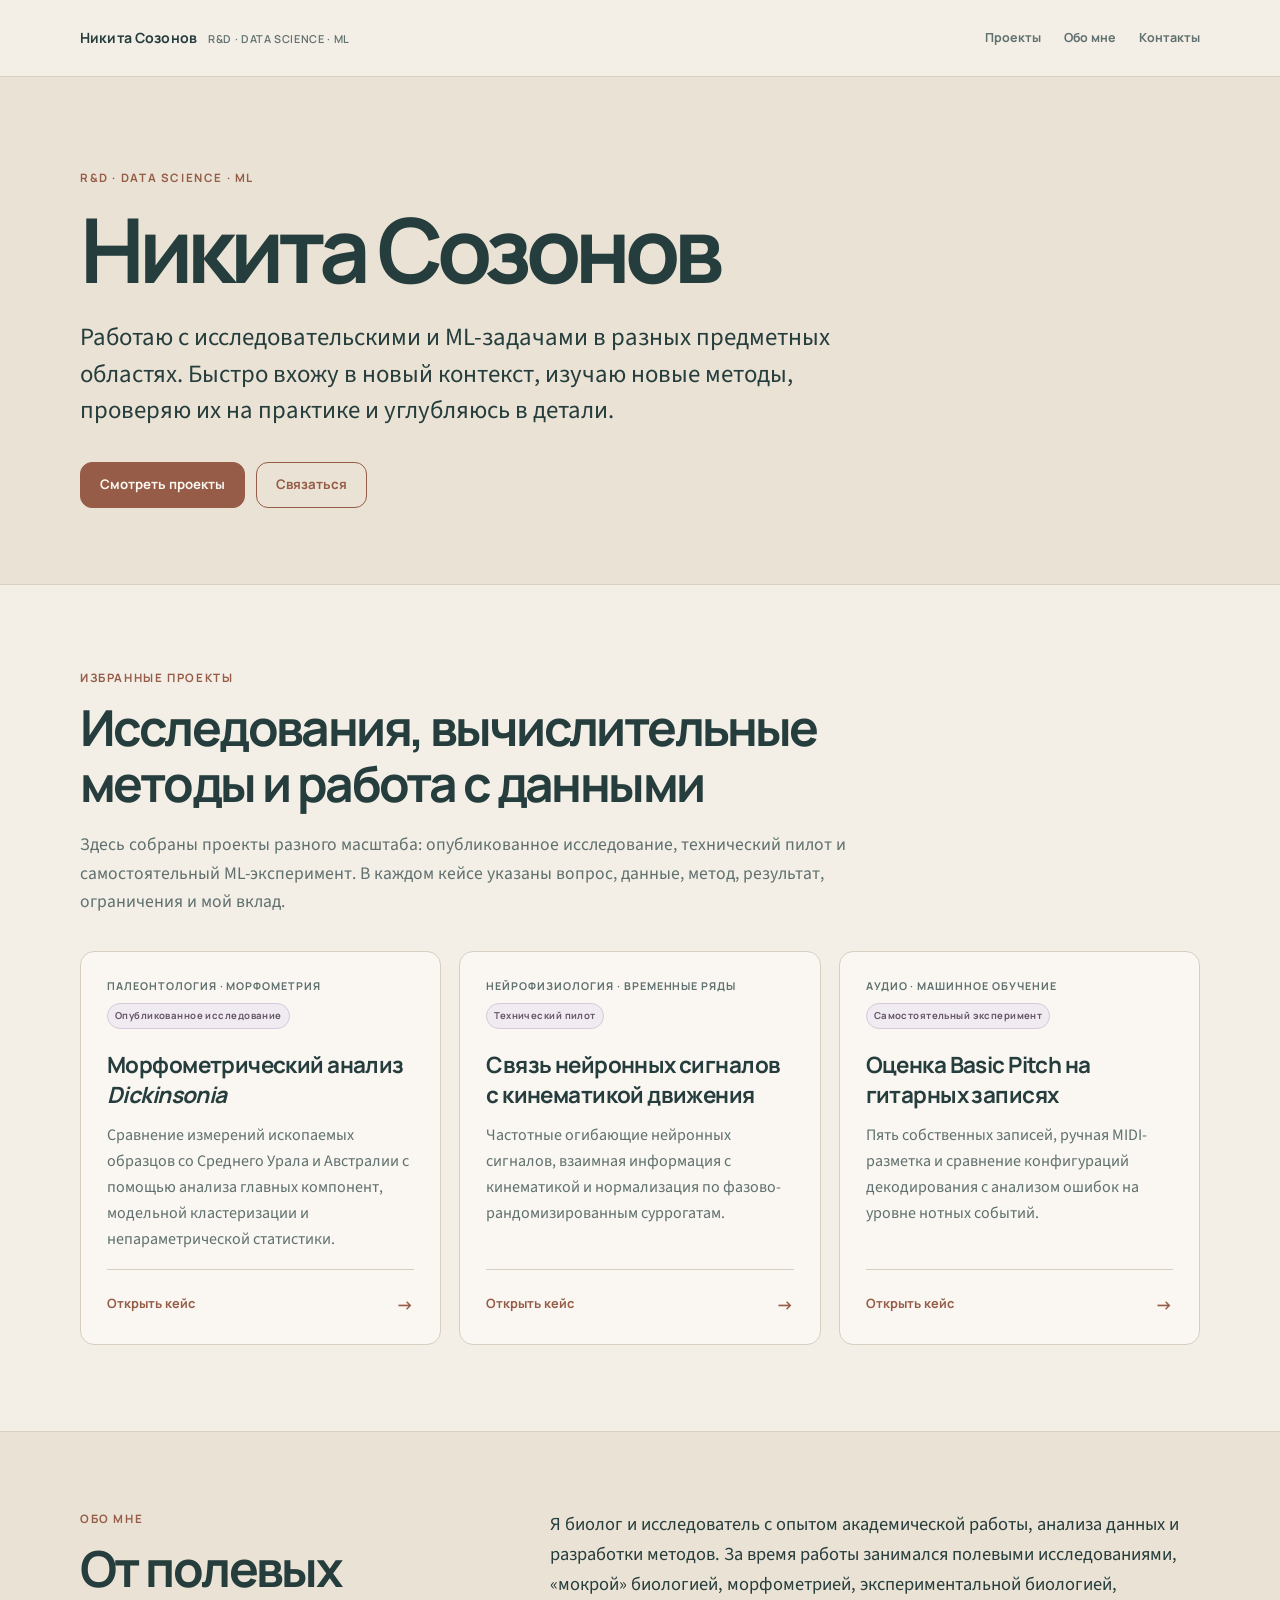
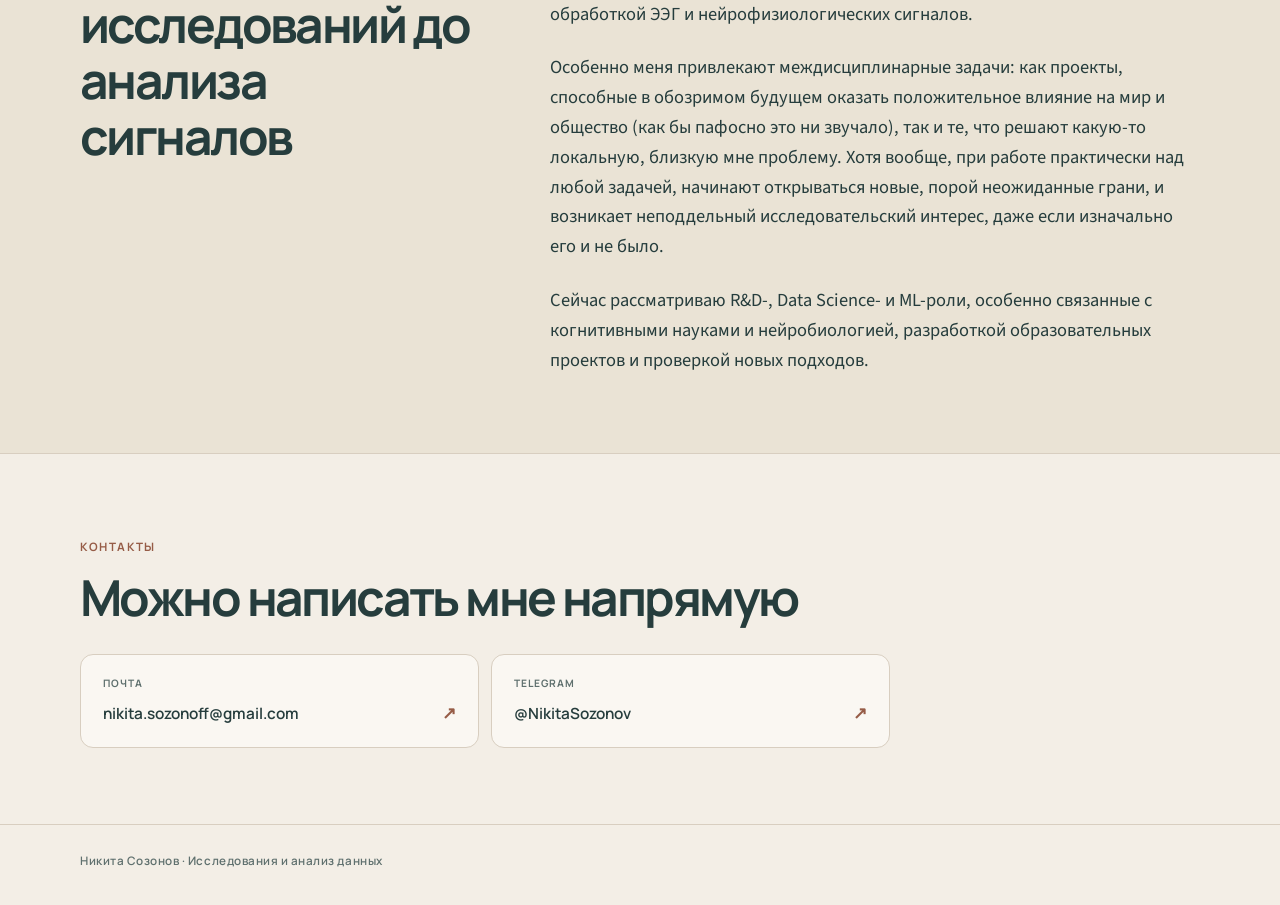
==== index.html @ ef3bdbd9 "Initial public version" ====
<!doctype html>
<html lang="ru">
<head>
  <meta charset="utf-8">
  <meta name="viewport" content="width=device-width, initial-scale=1">
  <meta name="description" content="Портфолио Никиты Созонова: исследовательские, Data Science и ML-проекты.">
  <title>Никита Созонов · R&amp;D, Data Science, ML</title>
  <link rel="stylesheet" href="assets/site.css">
</head>
<body>
  <header class="topbar">
    <div class="shell">
      <a class="brand" href="index.html">Никита Созонов <span>R&amp;D · Data Science · ML</span></a>
      <nav aria-label="Навигация"><a href="#projects">Проекты</a><a href="#about">Обо мне</a><a href="#contacts">Контакты</a></nav>
    </div>
  </header>
  <main>
    <section class="hero hero-home"><div class="shell">
      <p class="eyebrow">R&amp;D · Data Science · ML</p>
      <h1>Никита Созонов</h1>
      <p class="lede">Работаю с исследовательскими и ML-задачами в разных предметных областях. Быстро вхожу в новый контекст, изучаю новые методы, проверяю их на практике и углубляюсь в детали.</p>
      <div class="hero-actions"><a class="button button-primary" href="#projects">Смотреть проекты</a><a class="button button-secondary" href="#contacts">Связаться</a></div>
    </div></section>

    <section class="section" id="projects"><div class="shell">
      <p class="eyebrow">Избранные проекты</p>
      <h2>Исследования, вычислительные методы и работа с данными</h2>
      <p class="section-intro">Здесь собраны проекты разного масштаба: опубликованное исследование, технический пилот и самостоятельный ML-эксперимент. В каждом кейсе указаны вопрос, данные, метод, результат, ограничения и мой вклад.</p>
      <div class="cards">
        <article class="card">
          <div class="project-meta"><span class="tag">Палеонтология · Морфометрия</span><span class="status">Опубликованное исследование</span></div>
          <h3>Морфометрический анализ <i>Dickinsonia</i></h3>
          <p>Сравнение измерений ископаемых образцов со Среднего Урала и Австралии с помощью анализа главных компонент, модельной кластеризации и непараметрической статистики.</p>
          <a class="card-action" href="paleontology.html">Открыть кейс <span aria-hidden="true">→</span></a>
        </article>
        <article class="card">
          <div class="project-meta"><span class="tag">Нейрофизиология · Временные ряды</span><span class="status">Технический пилот</span></div>
          <h3>Связь нейронных сигналов с кинематикой движения</h3>
          <p>Частотные огибающие нейронных сигналов, взаимная информация с кинематикой и нормализация по фазово-рандомизированным суррогатам.</p>
          <a class="card-action" href="neurophysiology.html">Открыть кейс <span aria-hidden="true">→</span></a>
        </article>
        <article class="card">
          <div class="project-meta"><span class="tag">Аудио · Машинное обучение</span><span class="status">Самостоятельный эксперимент</span></div>
          <h3>Оценка Basic Pitch на гитарных записях</h3>
          <p>Пять собственных записей, ручная MIDI-разметка и сравнение конфигураций декодирования с анализом ошибок на уровне нотных событий.</p>
          <a class="card-action" href="guitar.html">Открыть кейс <span aria-hidden="true">→</span></a>
        </article>
      </div>
    </div></section>

    <section class="section section-soft" id="about"><div class="shell about-layout">
      <div><p class="eyebrow">Обо мне</p><h2>От полевых исследований до анализа сигналов</h2></div>
      <div class="about-copy">
        <p>Я биолог и исследователь с опытом академической работы, анализа данных и разработки методов. За время работы занимался полевыми исследованиями, «мокрой» биологией, морфометрией, экспериментальной биологией, обработкой ЭЭГ и нейрофизиологических сигналов.</p>
        <p>Особенно меня привлекают междисциплинарные задачи: как проекты, способные в обозримом будущем оказать положительное влияние на мир и общество (как бы пафосно это ни звучало), так и те, что решают какую-то локальную, близкую мне проблему. Хотя вообще, при работе практически над любой задачей, начинают открываться новые, порой неожиданные грани, и возникает неподдельный исследовательский интерес, даже если изначально его и не было.</p>
        <p>Сейчас рассматриваю R&amp;D-, Data Science- и ML-роли, особенно связанные с когнитивными науками и нейробиологией, разработкой образовательных проектов и проверкой новых подходов.</p>
      </div>
    </div></section>

    <section class="section contacts" id="contacts"><div class="shell">
      <p class="eyebrow">Контакты</p>
      <h2>Можно написать мне напрямую</h2>
      <div class="contact-list">
        <a class="contact-link" href="mailto:nikita.sozonoff@gmail.com"><span>Почта</span>nikita.sozonoff@gmail.com <b aria-hidden="true">↗</b></a>
        <a class="contact-link" href="https://t.me/NikitaSozonov"><span>Telegram</span>@NikitaSozonov <b aria-hidden="true">↗</b></a>
      </div>
    </div></section>
  </main>
  <footer class="footer"><div class="shell">Никита Созонов · Исследования и анализ данных</div></footer>
</body>
</html>
---- assets/site.css ----
@import url('https://fonts.googleapis.com/css2?family=Manrope:wght@600;700&family=Source+Sans+3:wght@400;500&display=swap');

:root{--page:#F3EEE6;--soft:#EAE3D5;--ink:#263D3D;--muted:#5F706E;--accent:#965C47;--lilac:#B7A8BC;--brass:#B08E53;--line:#D8CEC0;--paper:#FAF7F2;--white:#FFFFFF}
.resource-link{display:flex;justify-content:space-between;align-items:center;gap:12px;margin-top:18px;padding:13px 15px;border:1px solid var(--line);border-radius:10px;background:var(--paper);font-family:Manrope,"Segoe UI",Arial,sans-serif;font-size:.78rem;font-weight:700;text-decoration:none;transition:background-color .16s ease,border-color .16s ease}.resource-link:hover{background:#FFFDF9;border-color:#C7B9A9}.resource-link span{font-size:1.05rem}.small-note{margin-top:10px;color:var(--muted);font-size:.9rem}
*{box-sizing:border-box}html{scroll-behavior:smooth}body{margin:0;background:var(--page);color:var(--ink);font:400 18px/1.62 "Source Sans 3","Segoe UI",Arial,sans-serif}a{color:var(--accent);text-underline-offset:3px}a:hover{color:var(--ink)}img{display:block;max-width:100%;height:auto}.shell{width:min(1120px,calc(100% - 48px));margin:auto}h1,h2,h3,p{margin-top:0}h1,h2,h3,.button,.brand,.eyebrow,.tag,.status{font-family:Manrope,"Segoe UI",Arial,sans-serif}h1{font-size:clamp(3rem,7vw,6rem);line-height:1.03;letter-spacing:-.065em;margin:15px 0 25px;max-width:950px}h2{font-size:clamp(2rem,4vw,3.1rem);line-height:1.13;letter-spacing:-.052em;margin:8px 0 20px;max-width:900px}h3{font-size:1.24rem;line-height:1.35;letter-spacing:-.026em}.topbar{background:var(--page);border-bottom:1px solid var(--line)}.topbar .shell{min-height:76px;display:flex;align-items:center;justify-content:space-between;gap:24px}.brand{display:flex;align-items:baseline;gap:11px;color:var(--ink);font-size:.88rem;font-weight:700;letter-spacing:.01em;text-decoration:none}.brand span{color:var(--muted);font-size:.68rem;font-weight:600;letter-spacing:.06em;text-transform:uppercase}.topbar nav{display:flex;gap:23px;flex-wrap:wrap}.topbar nav a{color:var(--muted);font-family:Manrope,"Segoe UI",Arial,sans-serif;font-size:.78rem;font-weight:700;text-decoration:none}.topbar nav a:hover{color:var(--accent)}.hero{padding:92px 0 76px;background:var(--soft);border-bottom:1px solid var(--line)}.hero-home{min-height:500px;display:flex;align-items:center}.eyebrow{color:var(--accent);font-size:.72rem;font-weight:700;text-transform:uppercase;letter-spacing:.14em}.lede{max-width:760px;color:var(--ink);font-size:clamp(1.25rem,2.2vw,1.55rem);line-height:1.48}.hero-actions{display:flex;flex-wrap:wrap;gap:11px;margin-top:32px}.button{display:inline-flex;align-items:center;justify-content:center;min-height:46px;padding:0 19px;border:1px solid var(--accent);border-radius:12px;font-size:.83rem;font-weight:700;text-decoration:none;transition:background-color .16s ease,color .16s ease,border-color .16s ease}.button-primary{background:var(--accent);color:var(--paper)}.button-primary:hover{background:var(--ink);border-color:var(--ink);color:var(--paper)}.button-secondary{background:transparent;color:var(--accent)}.button-secondary:hover{background:var(--paper);color:var(--ink);border-color:var(--ink)}.muted,.section-intro{color:var(--muted)}.section-intro{max-width:800px;font-size:1.1rem}.section{padding:84px 0 10px}.section-soft{margin-top:76px;padding:78px 0;background:var(--soft);border-top:1px solid var(--line);border-bottom:1px solid var(--line)}.chips{display:flex;flex-wrap:wrap;gap:9px;margin:28px 0 0}.chips span{padding:6px 11px;border:1px solid color-mix(in srgb,var(--lilac) 75%,var(--line));border-radius:999px;background:#F4EFF3;color:var(--ink);font-family:Manrope,"Segoe UI",Arial,sans-serif;font-size:.75rem;font-weight:600}.cards{display:grid;grid-template-columns:repeat(3,1fr);gap:18px;margin-top:34px}.card,.metric,.figure,.plain-box{background:var(--paper);border:1px solid var(--line);border-radius:14px}.card{min-height:355px;padding:26px;display:flex;flex-direction:column;transition:transform .16s ease,border-color .16s ease,background-color .16s ease}.card:hover{transform:translateY(-3px);background:#FFFDF9;border-color:#C7B9A9}.project-meta{display:flex;flex-wrap:wrap;align-items:flex-start;justify-content:space-between;gap:8px}.tag{color:var(--muted);font-size:.67rem;font-weight:700;letter-spacing:.09em;text-transform:uppercase}.status{padding:4px 7px;border:1px solid #D7C9DB;border-radius:999px;background:#F0EAF1;color:#65566A;font-size:.6rem;font-weight:700;letter-spacing:.045em;white-space:nowrap}.card h3{font-size:1.4rem;margin:21px 0 13px}.card p{color:var(--muted);font-size:1rem}.card .card-action{display:flex;justify-content:space-between;align-items:center;margin-top:auto;padding-top:20px;border-top:1px solid var(--line);font-family:Manrope,"Segoe UI",Arial,sans-serif;font-size:.8rem;font-weight:700;text-decoration:none}.card .card-action span{font-size:1.1rem;transition:transform .16s ease}.card:hover .card-action span{transform:translateX(3px)}.about-layout{display:grid;grid-template-columns:.75fr 1.25fr;gap:80px;align-items:start}.about-copy{max-width:690px;color:var(--ink);font-size:1.15rem}.about-copy p{margin-bottom:24px}.about-copy p:last-child{margin-bottom:0}.feature{display:grid;grid-template-columns:1.15fr .85fr;gap:28px;align-items:start}.feature p{max-width:690px}.feature aside{background:var(--soft);padding:24px;border-radius:14px;border:1px solid var(--line)}.feature aside p:last-child{margin-bottom:0}.metrics{display:grid;grid-template-columns:repeat(3,1fr);gap:14px;margin:28px 0}.metric{padding:21px 24px}.metric strong{display:block;font-family:Manrope,"Segoe UI",Arial,sans-serif;font-size:clamp(1.55rem,3vw,2.25rem);font-weight:700;line-height:1.16;letter-spacing:-.04em}.metric span{display:block;margin-top:9px;color:var(--muted);font-size:.95rem;line-height:1.42}.metric em{font-style:normal;color:var(--accent)}.figure{margin:30px 0 34px;padding:14px;box-shadow:none}.figure img{width:100%;border-radius:7px}.figure figcaption{padding:11px 5px 3px;color:var(--muted);font-size:.95rem;line-height:1.5}.callout{padding:23px 25px;border-left:3px solid var(--brass);background:var(--soft);border-radius:0 12px 12px 0}.callout.warning{border-color:var(--accent);background:#F0E6DC}.callout p:last-child{margin:0}.split{display:grid;grid-template-columns:1fr 1fr;gap:32px;align-items:start}.steps{list-style:none;display:grid;grid-template-columns:repeat(5,1fr);gap:10px;padding:0;margin:30px 0;counter-reset:step}.steps li{position:relative;min-height:110px;border:1px solid var(--line);border-radius:12px;background:var(--paper);padding:34px 14px 13px;font-family:Manrope,"Segoe UI",Arial,sans-serif;font-size:.79rem;font-weight:600;line-height:1.42}.steps li::before{counter-increment:step;content:counter(step,decimal-leading-zero);position:absolute;top:11px;left:14px;color:var(--accent);font-size:.68rem;letter-spacing:.08em}.table-wrap{overflow-x:auto;border:1px solid var(--line);border-radius:12px;background:var(--paper)}table{border-collapse:collapse;width:100%;min-width:570px}th,td{padding:14px 17px;border-bottom:1px solid var(--line);text-align:left}tr:last-child td{border-bottom:0}th{color:var(--muted);font-family:Manrope,"Segoe UI",Arial,sans-serif;font-size:.72rem;font-weight:700;letter-spacing:.04em;background:var(--soft)}td:not(:first-child),th:not(:first-child){font-variant-numeric:tabular-nums}.contacts{padding-bottom:76px}.contact-list{display:grid;grid-template-columns:repeat(2,minmax(0,1fr));gap:12px;max-width:810px;margin-top:29px}.contact-link{display:grid;grid-template-columns:1fr auto;gap:8px;align-items:baseline;padding:20px 22px;background:var(--paper);border:1px solid var(--line);border-radius:13px;color:var(--ink);font-family:Manrope,"Segoe UI",Arial,sans-serif;font-size:.96rem;font-weight:600;text-decoration:none;transition:border-color .16s ease,background-color .16s ease}.contact-link span{grid-column:1/-1;color:var(--muted);font-size:.64rem;font-weight:700;letter-spacing:.1em;text-transform:uppercase}.contact-link b{color:var(--accent);font-size:1.05rem}.contact-link:hover{background:var(--soft);border-color:#BFAE9C}.footer{margin-top:0;border-top:1px solid var(--line);background:var(--page)}.footer .shell{padding-top:27px;padding-bottom:34px;color:var(--muted);font-family:Manrope,"Segoe UI",Arial,sans-serif;font-size:.73rem;font-weight:600;letter-spacing:.045em}.footer a{color:var(--accent)}.back{display:inline-block;margin-bottom:20px;color:var(--accent);font-family:Manrope,"Segoe UI",Arial,sans-serif;font-size:.82rem;font-weight:700;text-decoration:none}.content-width{max-width:790px}.content-width p{margin-bottom:17px}.formula{display:inline-block;padding:10px 15px;border:1px solid var(--line);border-radius:9px;background:var(--paper);font-family:Manrope,"Segoe UI",Arial,sans-serif;font-size:.9rem;font-weight:700;white-space:normal}.specimen img{max-height:620px;object-fit:cover;object-position:center}.figure-grid{display:grid;grid-template-columns:1.25fr .75fr;gap:24px;align-items:center;margin:30px 0 34px}.figure-grid .figure{margin:0}.publication-list{display:grid;gap:12px}.plain-box{padding:22px 25px}.plain-box h3{margin-bottom:7px}.plain-box p:last-child{margin-bottom:0;color:var(--muted)}.publication-year{margin-bottom:7px;color:var(--accent);font-family:Manrope,"Segoe UI",Arial,sans-serif;font-size:.72rem;font-weight:700;letter-spacing:.1em}
@media(max-width:800px){.cards,.contact-list{grid-template-columns:1fr}.feature,.split,.figure-grid,.about-layout{grid-template-columns:1fr;gap:30px}.steps{grid-template-columns:repeat(2,1fr)}.about-layout{gap:15px}}@media(max-width:540px){body{font-size:17px}.shell{width:min(100% - 32px,1120px)}.topbar .shell{min-height:auto;padding:16px 0;align-items:flex-start;flex-direction:column;gap:10px}.brand{align-items:flex-start;flex-direction:column;gap:3px}.topbar nav{gap:15px}.hero{padding:66px 0 59px}.hero-home{min-height:auto}.section{padding-top:58px}.section-soft{margin-top:50px;padding:58px 0}.metrics,.steps{grid-template-columns:1fr}.steps li{min-height:75px}.figure{padding:7px}.project-meta{display:block}.status{display:inline-block;margin-top:8px}.card{min-height:0}.contact-link{font-size:.85rem}}
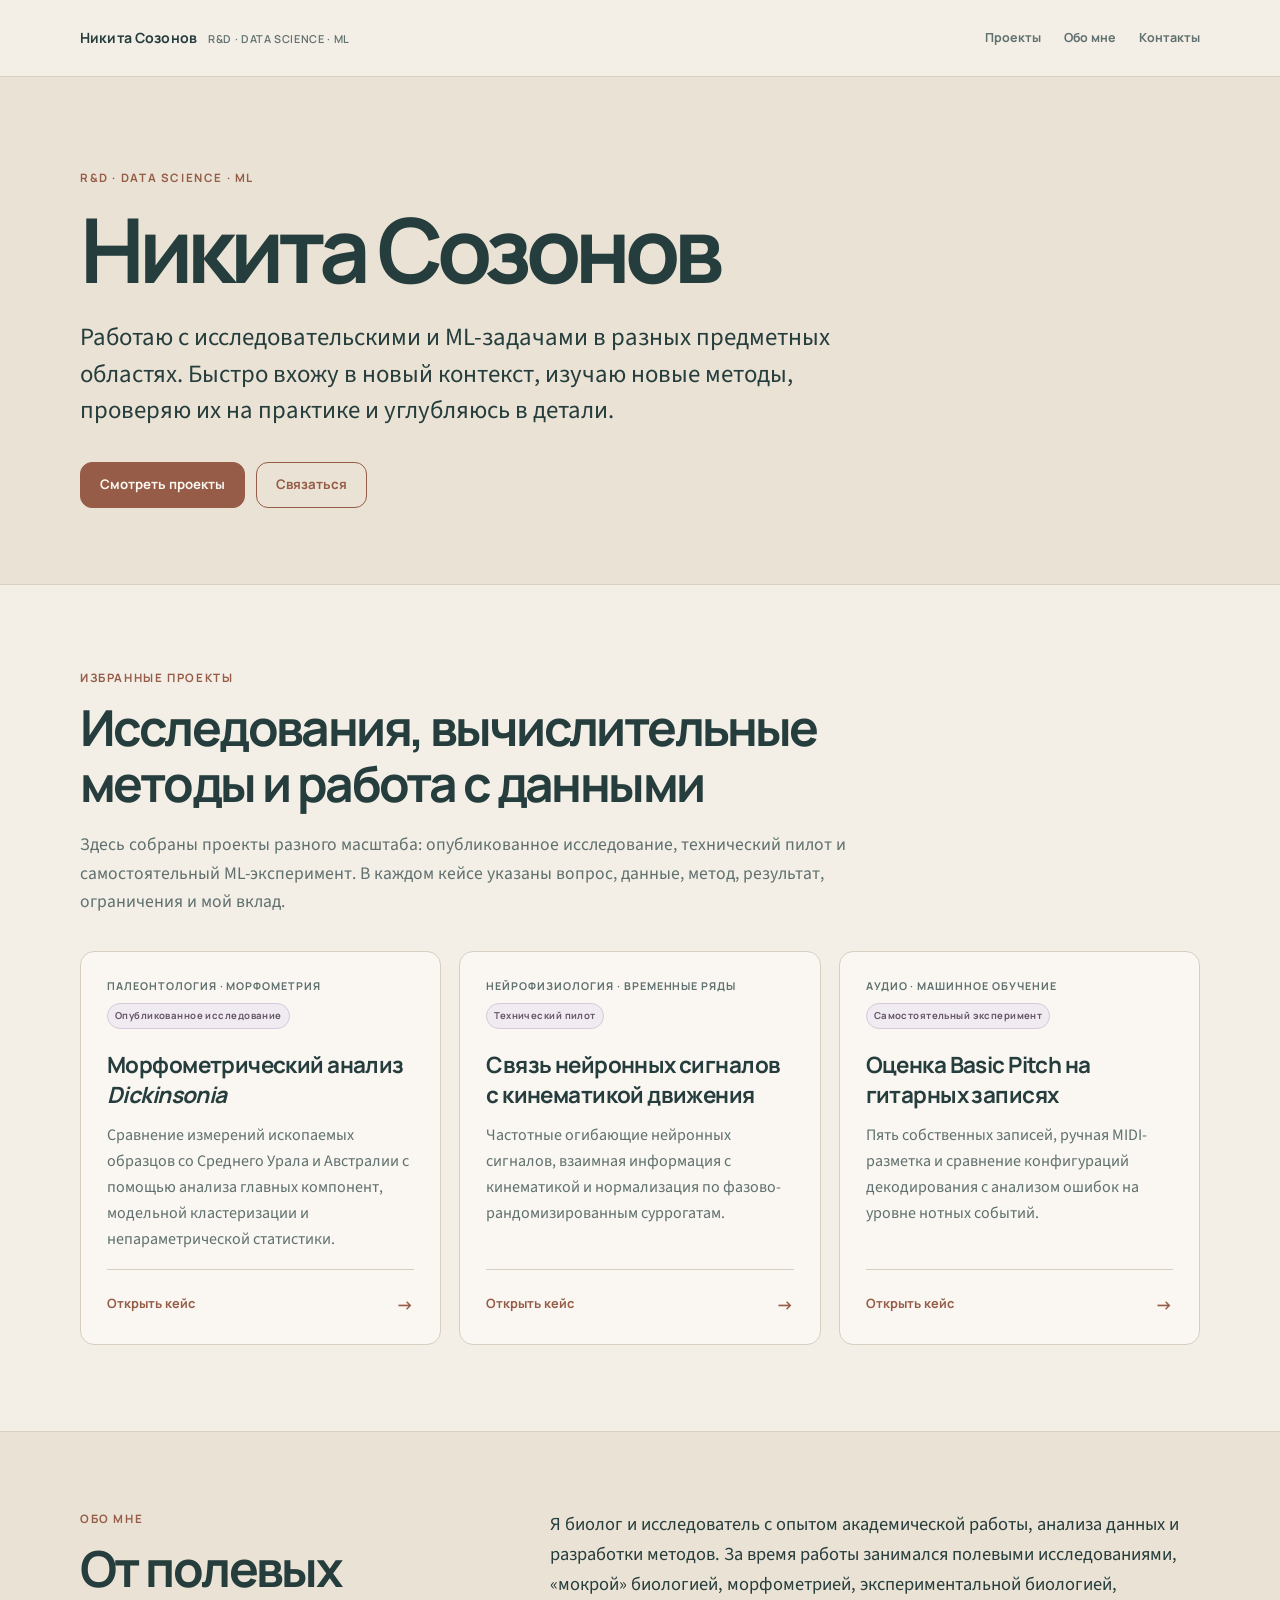
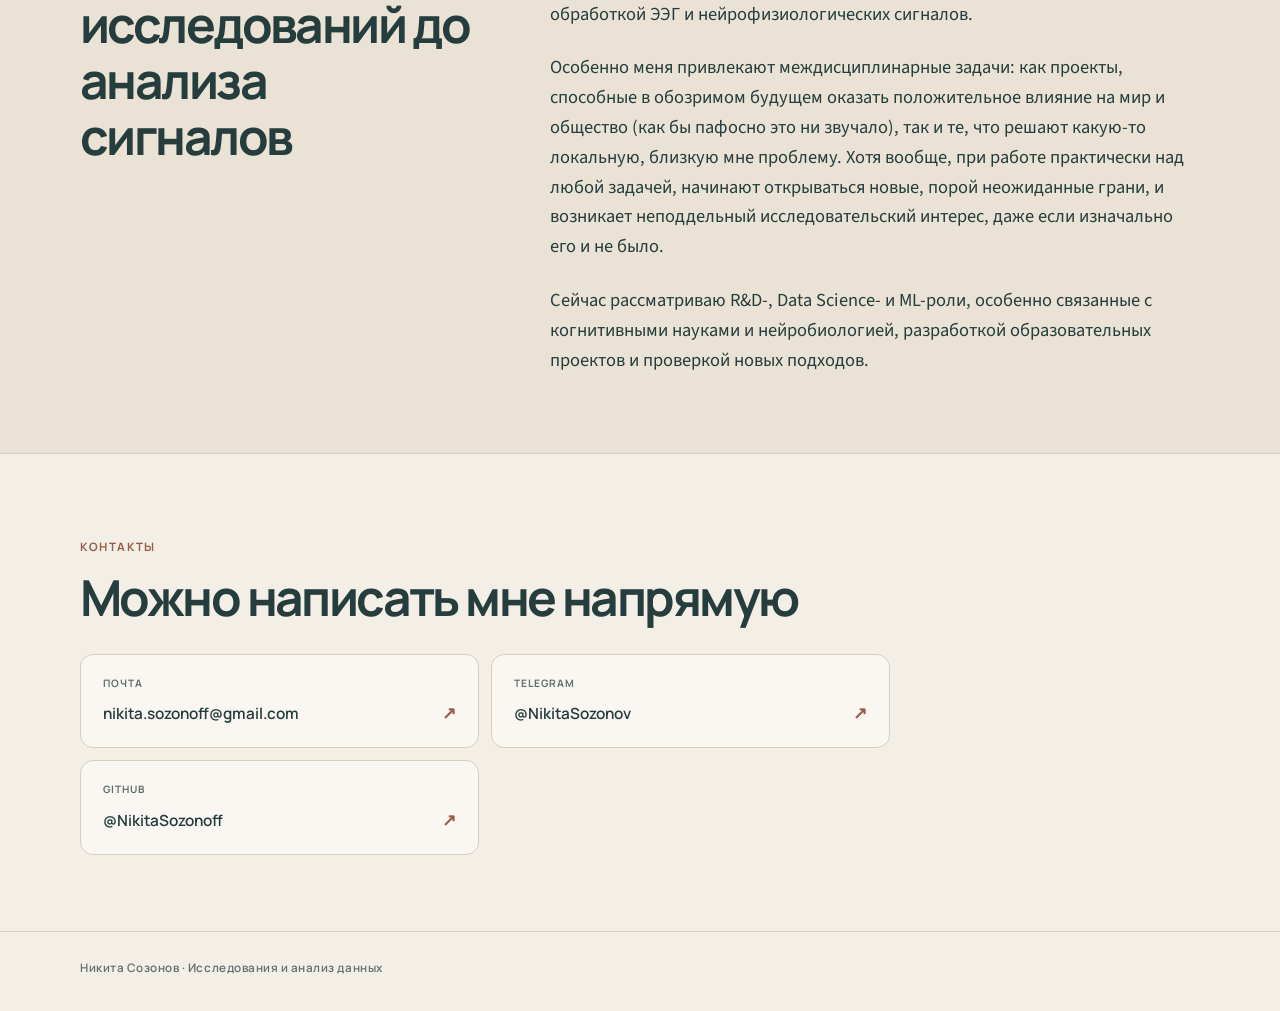
==== commit 18d5910d: "Link published project repositories" ====
--- a/index.html
+++ b/index.html
@@ -63,6 +63,7 @@
       <div class="contact-list">
         <a class="contact-link" href="mailto:nikita.sozonoff@gmail.com"><span>Почта</span>nikita.sozonoff@gmail.com <b aria-hidden="true">↗</b></a>
         <a class="contact-link" href="https://t.me/NikitaSozonov"><span>Telegram</span>@NikitaSozonov <b aria-hidden="true">↗</b></a>
+        <a class="contact-link" href="https://github.com/NikitaSozonoff"><span>GitHub</span>@NikitaSozonoff <b aria-hidden="true">↗</b></a>
       </div>
     </div></section>
   </main>
